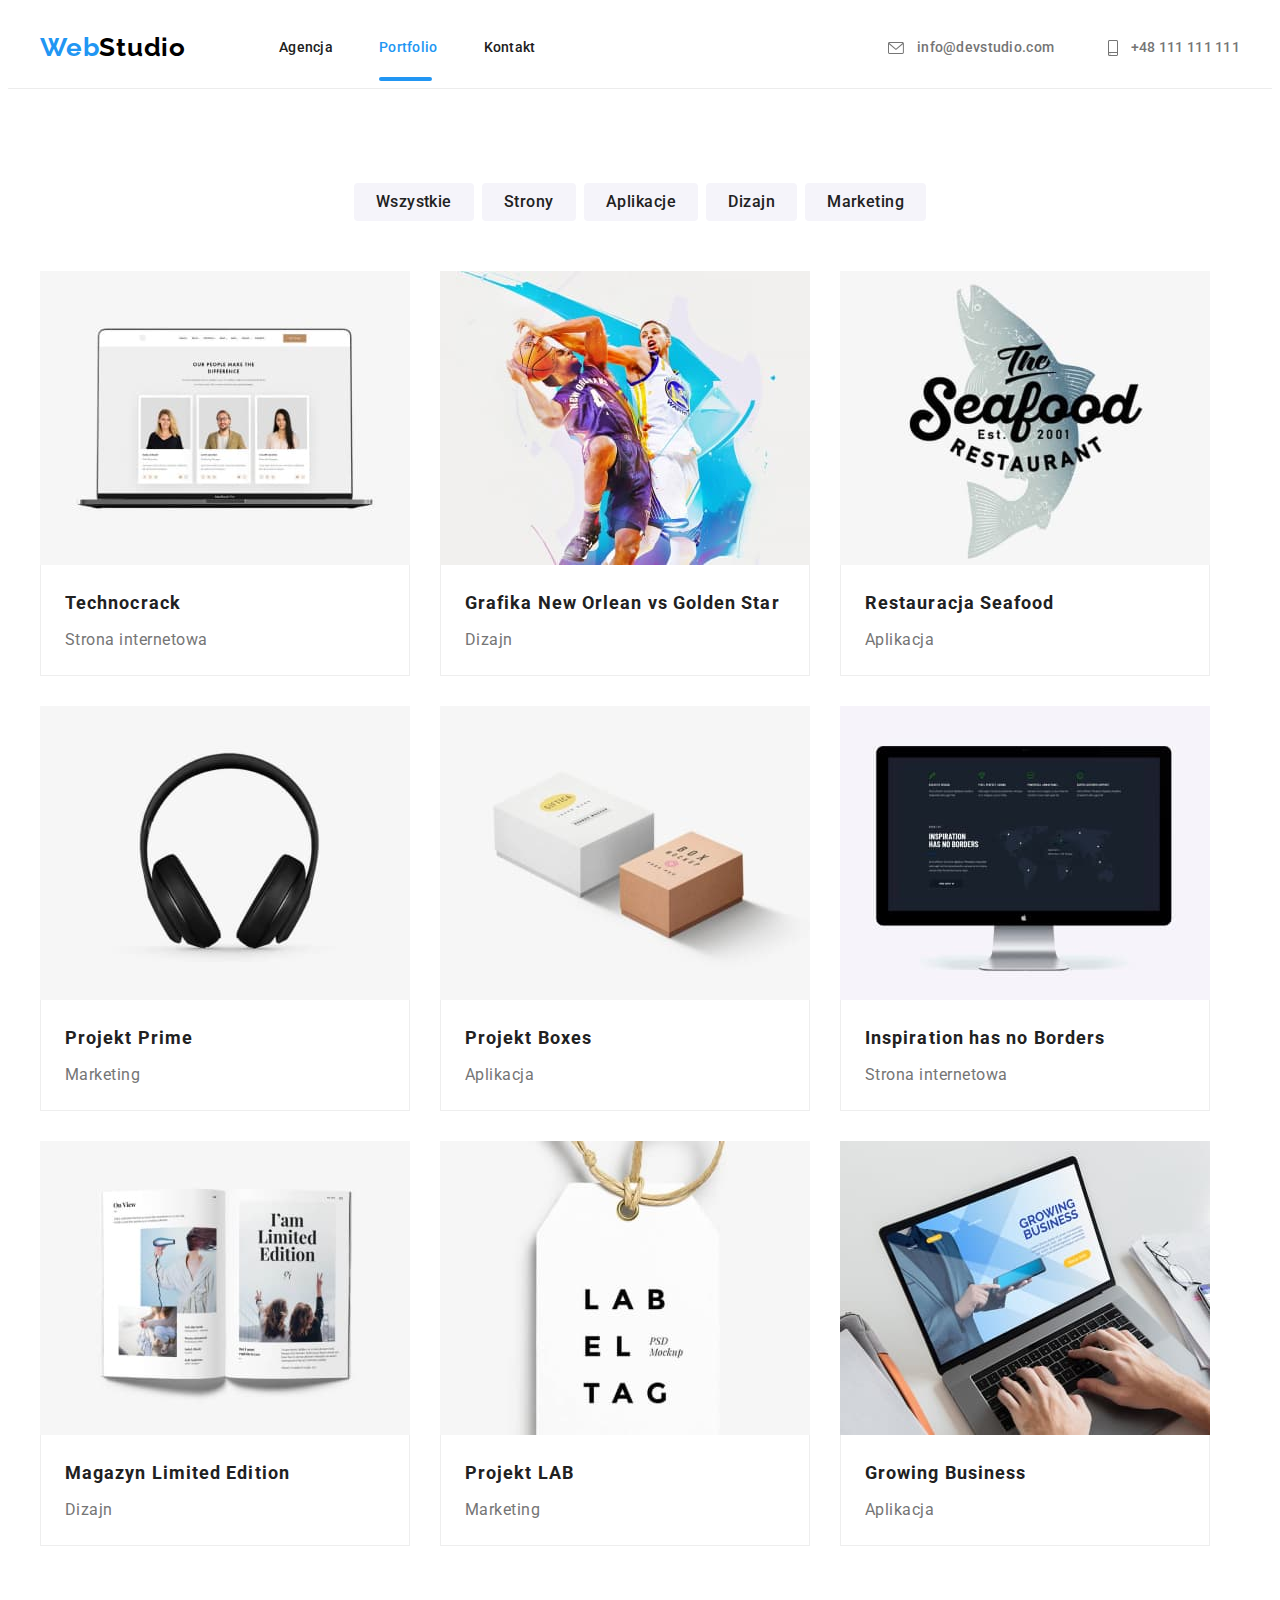
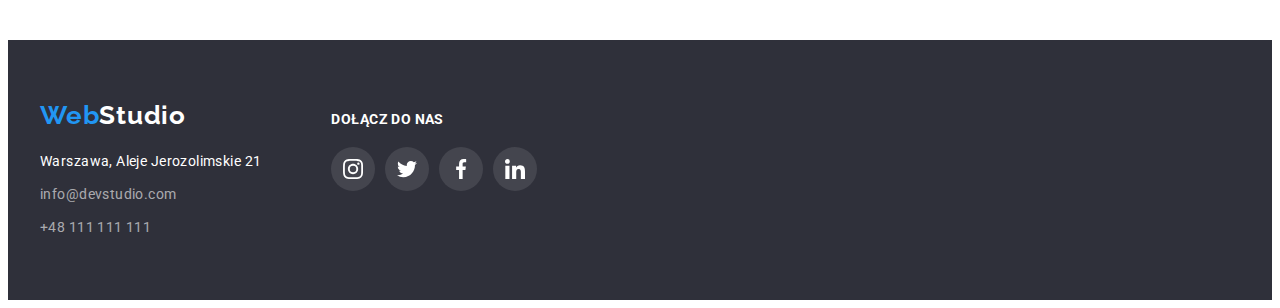
==== portfolio.html @ ac631a9a "HW6 init" ====
<!DOCTYPE html>
<html lang="pl">
  <head>
    <meta charset="UTF-8" />
    <meta http-equiv="X-UA-Compatible" content="IE=edge" />
    <meta name="viewport" content="width=device-width, initial-scale=1.0" />
    <title>goit-markup-hw-05</title>
    <!--start google fonts declaration-->
    <link rel="preconnect" href="https://fonts.googleapis.com" />
    <link rel="preconnect" href="https://fonts.gstatic.com" crossorigin />
    <link
      href="https://fonts.googleapis.com/css2?family=Raleway:wght@700&family=Roboto:wght@400;500;700;900&display=swap"
      rel="stylesheet"
    />
    <!--finish google fonts declaration-->
    <link
      rel="stylesheet"
      href="https://cdnjs.cloudflare.com/ajax/libs/modern-normalize/1.1.0/modern-normalize.min.css"
      integrity="sha512-wpPYUAdjBVSE4KJnH1VR1HeZfpl1ub8YT/NKx4PuQ5NmX2tKuGu6U/JRp5y+Y8XG2tV+wKQpNHVUX03MfMFn9Q=="
      crossorigin="anonymous"
      referrerpolicy="no-referrer"
    />
    <link rel="stylesheet" href="css/style.css" />
  </head>
  <body>
    <header>
      <div class="container header-container">
        <a class="logo" href="index.html"
          ><span class="logo-part1">Web</span
          ><span class="logo-part2">Studio</span></a
        >
        <nav>
          <ul class="list">
            <li class="list-item-nav">
              <a class="navi-link" href="./index.html">Agencja</a>
            </li>
            <li class="list-item-nav">
              <a class="navi-link current-link" href="./portfolio.html"
                >Portfolio</a
              >
            </li>
            <li class="list-item-nav">
              <a class="navi-link" href="#Kontakt">Kontakt</a>
            </li>
          </ul>
        </nav>
        <div class="header-contacts">
          <a class="header-contact-item" href="mailto:info@devstudio.com">
            <svg class="icon-nav" width="16px" height="12px">
              <use href="./images/icons.svg#icon-envelope"></use>
            </svg>
            info@devstudio.com</a
          >
          <a class="header-contact-item" href="tel:+48111111111">
            <svg class="icon-nav" width="10px" height="16px">
              <use href="./images/icons.svg#icon-smartphone"></use>
            </svg>
            +48 111 111 111</a
          >
        </div>
      </div>
    </header>
    <main>
      <section class="section">
        <div class="container product-tab">
          <h1 class="visually-hidden">Nasze usługi</h1>
          <ul class="list filter-button">
            <li><button type="button">Wszystkie</button></li>
            <li><button type="button">Strony</button></li>
            <li><button type="button">Aplikacje</button></li>
            <li><button type="button">Dizajn</button></li>
            <li><button type="button">Marketing</button></li>
          </ul>
          <ul class="list product-list">
            <li>
              <a class="portfolio-link" href="#portfolio-link">
                <div class="box-overlay">
                  <div class="overlay">
                    <p>
                      Technocrack jest popularną platformą wykorzystywaną do
                      rozpowszechniania koronawirusa. Firmy wykorzystują tę
                      platformę do celów szpiegowskich i ataków na
                      niezabezpieczone serwery konkurencji
                    </p>
                  </div>
                  <img
                    src="images/technocrack.jpg"
                    alt="team photos"
                    width="370"
                    height="294"
                  />
                </div>
                <div class="prod-name-type">
                  <h3 class="prod-name">Technocrack</h3>
                  <p class="prod-type">Strona internetowa</p>
                </div>
              </a>
            </li>
            <li>
              <a class="portfolio-link" href="#portfolio-link">
                <div class="box-overlay">
                  <div class="overlay">
                    <p>
                      Technocrack jest popularną platformą wykorzystywaną do
                      rozpowszechniania koronawirusa. Firmy wykorzystują tę
                      platformę do celów szpiegowskich i ataków na
                      niezabezpieczone serwery konkurencji
                    </p>
                  </div>
                  <img
                    src="images/graphics.jpg"
                    alt="basketball players"
                    width="370"
                    height="294"
                  />
                </div>
                <div class="prod-name-type">
                  <h3 class="prod-name">Grafika New Orlean vs Golden Star</h3>
                  <p class="prod-type">Dizajn</p>
                </div>
              </a>
            </li>
            <li>
              <a class="portfolio-link" href="#portfolio-link">
                <div class="box-overlay">
                  <div class="overlay">
                    <p>
                      Technocrack jest popularną platformą wykorzystywaną do
                      rozpowszechniania koronawirusa. Firmy wykorzystują tę
                      platformę do celów szpiegowskich i ataków na
                      niezabezpieczone serwery konkurencji
                    </p>
                  </div>
                  <img
                    src="images/seafood.jpg"
                    alt="restaurant logo"
                    width="370"
                    height="294"
                  />
                </div>
                <div class="prod-name-type">
                  <h3 class="prod-name">Restauracja Seafood</h3>
                  <p class="prod-type">Aplikacja</p>
                </div>
              </a>
            </li>
            <li>
              <a class="portfolio-link" href="#portfolio-link">
                <div class="box-overlay">
                  <div class="overlay">
                    <p>
                      Technocrack jest popularną platformą wykorzystywaną do
                      rozpowszechniania koronawirusa. Firmy wykorzystują tę
                      platformę do celów szpiegowskich i ataków na
                      niezabezpieczone serwery konkurencji
                    </p>
                  </div>
                  <img
                    src="images/headphones.jpg"
                    alt="headphones"
                    width="370"
                    height="294"
                  />
                </div>
                <div class="prod-name-type">
                  <h3 class="prod-name">Projekt Prime</h3>
                  <p class="prod-type">Marketing</p>
                </div>
              </a>
            </li>
            <li>
              <a class="portfolio-link" href="#portfolio-link">
                <div class="box-overlay">
                  <div class="overlay">
                    <p>
                      Technocrack jest popularną platformą wykorzystywaną do
                      rozpowszechniania koronawirusa. Firmy wykorzystują tę
                      platformę do celów szpiegowskich i ataków na
                      niezabezpieczone serwery konkurencji
                    </p>
                  </div>
                  <img
                    src="images/boxes.jpg"
                    alt="two boxes"
                    width="370"
                    height="294"
                  />
                </div>
                <div class="prod-name-type">
                  <h3 class="prod-name">Projekt Boxes</h3>
                  <p class="prod-type">Aplikacja</p>
                </div>
              </a>
            </li>
            <li>
              <a class="portfolio-link" href="#portfolio-link">
                <div class="box-overlay">
                  <div class="overlay">
                    <p>
                      Technocrack jest popularną platformą wykorzystywaną do
                      rozpowszechniania koronawirusa. Firmy wykorzystują tę
                      platformę do celów szpiegowskich i ataków na
                      niezabezpieczone serwery konkurencji
                    </p>
                  </div>
                  <img
                    src="images/monitor.jpg"
                    alt="monitor"
                    width="370"
                    height="294"
                  />
                </div>
                <div class="prod-name-type">
                  <h3 class="prod-name">Inspiration has no Borders</h3>
                  <p class="prod-type">Strona internetowa</p>
                </div>
              </a>
            </li>
            <li>
              <a class="portfolio-link" href="#portfolio-link">
                <div class="box-overlay">
                  <div class="overlay">
                    <p>
                      Technocrack jest popularną platformą wykorzystywaną do
                      rozpowszechniania koronawirusa. Firmy wykorzystują tę
                      platformę do celów szpiegowskich i ataków na
                      niezabezpieczone serwery konkurencji
                    </p>
                  </div>
                  <img
                    src="images/magazine.jpg"
                    alt="colour magazine"
                    width="370"
                    height="294"
                  />
                </div>
                <div class="prod-name-type">
                  <h3 class="prod-name">Magazyn Limited Edition</h3>
                  <p class="prod-type">Dizajn</p>
                </div>
              </a>
            </li>
            <li>
              <a class="portfolio-link" href="#portfolio-link">
                <div class="box-overlay">
                  <div class="overlay">
                    <p>
                      Technocrack jest popularną platformą wykorzystywaną do
                      rozpowszechniania koronawirusa. Firmy wykorzystują tę
                      platformę do celów szpiegowskich i ataków na
                      niezabezpieczone serwery konkurencji
                    </p>
                  </div>
                  <img
                    src="images/label.jpg"
                    alt="label tag"
                    width="370"
                    height="294"
                  />
                </div>
                <div class="prod-name-type">
                  <h3 class="prod-name">Projekt LAB</h3>
                  <p class="prod-type">Marketing</p>
                </div>
              </a>
            </li>
            <li>
              <a class="portfolio-link" href="#portfolio-link">
                <div class="box-overlay">
                  <div class="overlay">
                    <p>
                      Technocrack jest popularną platformą wykorzystywaną do
                      rozpowszechniania koronawirusa. Firmy wykorzystują tę
                      platformę do celów szpiegowskich i ataków na
                      niezabezpieczone serwery konkurencji
                    </p>
                  </div>
                  <img
                    src="images/laptop.jpg"
                    alt="laptop"
                    width="370"
                    height="294"
                  />
                </div>
                <div class="prod-name-type">
                  <h3 class="prod-name">Growing Business</h3>
                  <p class="prod-type">Aplikacja</p>
                </div>
              </a>
            </li>
          </ul>
        </div>
      </section>
    </main>
    <footer>
      <div class="container footer-box">
        <div>
          <a class="logo" href="index.html"
            ><span class="logo-part1">Web</span
            ><span class="logo-part2">Studio</span></a
          >
          <address>
            <ul class="list list-footer">
              <li>
                <a
                  class="footer-contact"
                  href="https://goo.gl/maps/LJF1vLMHz5jr4Uy99"
                  target="blank"
                  rel="noopener nofollow"
                >
                  Warszawa, Aleje Jerozolimskie 21</a
                >
              </li>
              <li>
                <a
                  class="footer-contact footer-mail"
                  href="mailto:info@devstudio.com"
                  >info@devstudio.com</a
                >
              </li>
              <li>
                <a class="footer-contact footer-phone" href="tel:+48111111111"
                  >+48 111 111 111</a
                >
              </li>
            </ul>
          </address>
        </div>
        <div class="social-links-container">
          <p class="join-us">DOŁĄCZ DO NAS</p>
          <ul class="social-links-footer">
            <li>
              <a class="social-links-footer-img" href="#instagram.com">
                <svg width="20px" height="20px">
                  <use href="./images/icons.svg#icon-instagram"></use>
                </svg>
              </a>
            </li>
            <li>
              <a class="social-links-footer-img" href="#twitter.com">
                <svg width="20px" height="20px">
                  <use href="./images/icons.svg#icon-twitter"></use>
                </svg>
              </a>
            </li>
            <li>
              <a class="social-links-footer-img" href="#facebook.com">
                <svg width="20px" height="20px">
                  <use href="./images/icons.svg#icon-facebook"></use>
                </svg>
              </a>
            </li>
            <li>
              <a class="social-links-footer-img" href="#linkedin.com">
                <svg width="20px" height="20px">
                  <use href="./images/icons.svg#icon-linkedin"></use>
                </svg>
              </a>
            </li>
          </ul>
        </div>
      </div>
    </footer>
  </body>
</html>
---- css/style.css ----
/*general declaration*/
:root {
  --base-text-color: #212121;
  --light-text-color: #757575;
  --my-blue: #2196f3;
  --dark-back: #2f303a;
  --light-back: #f5f4fa;
  --just-white: #ffffff;
  --just-black: #000000;
  --bg-image-color: rgba(47, 48, 58, 0.4);
  --transition-time: 250ms;
}
body {
  font-family: "Roboto", sans-serif;
  color: var(--base-text-color);
  background-color: var(--just-white);
  font-size: 14px;
  letter-spacing: 0.03em;
}
/*markup reset*/
h1,
h2,
h3,
h4,
h5,
h6,
p {
  margin: 0;
}
img {
  display: block;
  max-width: 100%;
  height: auto;
}
ul,
ol {
  list-style: none;
  padding-left: 0;
  margin: 0;
}
a {
  text-decoration: none;
}
address {
  font-style: normal;
  margin-top: 20px;
}
button {
  display: block;
  cursor: pointer;
  border: none;
  border-radius: 4px;
}
/*auxiliary classes-content restriction*/
.section {
  padding-top: 94px;
  padding-bottom: 94px;
}
.container {
  width: 1200px;
  margin: 0 auto;
  padding: 0 15px;
}
.list {
  display: flex;
}
.section-header {
  font-size: 36px;
  line-height: 1.17;
  letter-spacing: 0.03em;
  margin: 0px 0px 50px 0px;
  text-align: center;
}
/*navigation styles*/
.header-container {
  display: flex;
  align-items: center;
}
.logo {
  font-family: "Raleway";
  font-size: 26px;
  font-weight: 700;
  line-height: 1.174;
  letter-spacing: 0.03em;
  text-decoration: none;
}
.logo-part1 {
  color: var(--my-blue);
}
.logo-part2 {
  color: var(--just-black);
  margin-right: 0px;
}
nav {
  margin-left: 93px;
}
.list-item-nav:not(:first-child) {
  margin-left: 46px;
}
.navi-link {
  font-size: 14px;
  font-weight: 500;
  line-height: 1.17;
  text-decoration: none;
  color: var(--base-text-color);
  letter-spacing: 0.02em;
  transition: color var(--transition-time) cubic-bezier(0.4, 0, 0.2, 1);
}
.navi-link:hover,
.navi-link:focus {
  color: var(--my-blue);
}
.current-link {
  color: var(--my-blue);
}
.current-link::after {
  display: block;
  width: 53px;
  height: 4px;
  background-color: var(--my-blue);
  position: absolute;
  top: 77px;
  border-radius: 2px;
  content: "";
}
.header-contacts {
  margin-left: auto;
}
.header-contact-item:nth-child(2) {
  margin-left: 50px;
}
.header-contacts a {
  font-size: 14px;
  font-weight: 500;
  line-height: 1.17;
  text-decoration: none;
  color: var(--light-text-color);
  letter-spacing: 0.02em;
  transition: color var(--transition-time) cubic-bezier(0.4, 0, 0.2, 1);
}
.header-contacts a:hover,
.header-contacts a:focus,
.footer-contact:hover,
.footer-contact:focus {
  color: var(--my-blue);
}
header {
  border-bottom: solid 1px #ececec;
  padding: 24px 0px 25px 0px;
}
/*main header*/
.main-head-background {
  /* background-color: var(--dark-back); */
  background-image: linear-gradient(
      to left,
      var(--bg-image-color),
      var(--bg-image-color)
    ),
    url(../images/background-img.jpg);
  background-size: cover;
  /* or "background-size: 1600px 600px" and skip max-width and margins*/
  max-width: 1600px;
  height: 600px;
  margin-left: auto;
  margin-right: auto;
  background-repeat: no-repeat;
  background-position: center;
  padding: 200px 0;
  text-align: center;
}
.main-header {
  font-size: 44px;
  font-weight: 900;
  line-height: 1.36;
  letter-spacing: 0.06em;
  color: var(--just-white);
  text-align: center;
  margin: 0 auto;
  width: 696px;
}
.button-order {
  min-width: 200px;
  background-color: var(--my-blue);
  box-shadow: 0px 4px 4px rgba(0, 0, 0, 0.15);
  font-size: 16px;
  font-weight: 700;
  letter-spacing: 0.06em;
  color: var(--just-white);
  cursor: pointer;
  font-family: inherit;
  line-height: 1.88;
  margin-top: 30px;
  margin-right: auto;
  margin-left: auto;
  padding: 10px 42px;
}
/*advantages section */
.visually-hidden {
  position: absolute;
  width: 1px;
  height: 1px;
  margin: -1px;
  border: 0;
  padding: 0;
  white-space: nowrap;
  clip-path: inset(100%);
  clip: rect(0 0 0 0);
  overflow: hidden;
}
.list-advantage {
  display: flex;
  gap: 30px;
  justify-content: center;
  margin-left: auto;
  margin-right: auto;
}
.advantage {
  font-size: 14px;
  line-height: 1.14;
  margin-top: 0px;
  margin-bottom: 10px;
}
.adv-delail {
  font-size: 14px;
  line-height: 1.71;
  color: var(--light-text-color);
  margin-top: 0px;
  margin-bottom: 0px;
}
/*profile section */
.profile {
  padding-top: 0px;
}
.list-profile {
  display: flex;
  gap: 30px;
  justify-content: center;
  padding: 0px;
}
.list-profile li {
  position: relative;
}
.list-profile p {
  display: flex;
  position: absolute;
  bottom: 0;
  width: 100%;
  height: 70px;
  justify-content: center;
  align-items: center;
  background-color: rgba(47, 48, 58, 0.8);
  color: var(--just-white);
  font-weight: 700;
  /* font-style: normal;
  font-size: 14px;
  line-height: 1.14;
  letter-spacing: 0.03em; */
}
/*team section */
.team-section-background {
  background-color: var(--light-back);
}
.team {
  background-color: #f5f4fa;
}
.list-team {
  display: flex;
  gap: 30px;
  justify-content: center;
  padding: 0px;
}
.list-team > li {
  background-color: #ffffff;
  box-shadow: 0px 1px 3px rgba(0, 0, 0, 0.12), 0px 1px 1px rgba(0, 0, 0, 0.14),
    0px 2px 1px rgba(0, 0, 0, 0.2);
  border-radius: 0px 0px 4px 4px;
}
.list-team img {
  display: block;
}
.list-team div {
  text-align: center;
  padding: 30px 0 30px 0;
}
.employee-name {
  font-size: 16px;
  font-weight: 500;
  line-height: 1.19;
  letter-spacing: 0.03em;
  margin: 0px 0px 0px 0px;
}
.employee-position {
  font-size: 16px;
  line-height: 1.19;
  letter-spacing: 0.03em;
  color: var(--light-text-color);
  margin-bottom: 0px;
  margin-top: 10px;
}
/*product tab section*/
.product-tab {
  flex-direction: column;
  justify-content: center;
}
.filter-button {
  display: flex;
  justify-content: center;
  margin-bottom: 50px;
  gap: 8px;
}
.filter-button button {
  font-size: 16px;
  font-weight: 500;
  color: var(--base-text-color);
  background-color: #f5f4fa;
  border-color: #f5f4fa;
  border-radius: 4px;
  cursor: pointer;
  font-family: inherit;
  letter-spacing: 0.03em;
  line-height: 1.63;
  padding: 6px 22px;
  transition: background-color var(--transition-time)
      cubic-bezier(0.4, 0, 0.2, 1),
    color var(--transition-time) cubic-bezier(0.4, 0, 0.2, 1),
    box-shadow var(--transition-time) cubic-bezier(0.4, 0, 0.2, 1);
}
.filter-button button:hover,
.filter-button button:focus {
  background-color: var(--my-blue);
  color: var(--just-white);
  box-shadow: 0px 3px 1px rgba(0, 0, 0, 0.1), 0px 1px 2px rgba(0, 0, 0, 0.08),
    0px 2px 2px rgba(0, 0, 0, 0.12);
  border-radius: 4px;
}
.prod-name {
  font-size: 18px;
  font-weight: 700;
  line-height: 2;
  letter-spacing: 0.06em;
  margin-top: 0px;
  margin-bottom: 4px;
  color: var(--base-text-color);
}
.prod-type {
  font-size: 16px;
  letter-spacing: 0.03em;
  line-height: 1.88;
  color: var(--light-text-color);
  margin-top: 0px;
  margin-bottom: 0px;
}
.product-list {
  display: flex;
  flex-wrap: wrap;
  gap: 30px;
}
.product-list img {
  display: block;
}
/* .product-list div */
.prod-name-type {
  padding: 20px 24px;
  border-left: solid 1px #eeeeee;
  border-right: solid 1px #eeeeee;
  border-bottom: solid 1px #eeeeee;
}
.box-overlay {
  padding: 0;
  margin: 0;
  position: relative;
  overflow: hidden;
  border: none;
}
.portfolio-link {
  display: block;
  transition: box-shadow var(--transition-time) cubic-bezier(0.4, 0, 0.2, 1);
}
.portfolio-link:hover,
.portfolio-link:focus {
  box-shadow: 0px 1px 1px rgba(0, 0, 0, 0.12), 0px 4px 4px rgba(0, 0, 0, 0.06),
    1px 4px 6px rgba(0, 0, 0, 0.16);
}
.portfolio-link:hover .overlay,
.portfolio-link:focus .overlay {
  transform: translateY(0);
}
/*footer section*/
footer {
  background-color: var(--dark-back);
  padding: 60px 0;
  /* display: flex; */
}
footer .logo {
  padding: 0px 0px 0px 0px;
  margin-bottom: 20px;
}
footer .logo-part2 {
  color: var(--just-white);
}
.list-footer {
  /* display: flex; */
  flex-direction: column;
  align-items: flex-start;
}
.list-footer li:not(:last-child) {
  margin-bottom: 9px;
}
.footer-contact {
  font-size: 14px;
  font-weight: 400;
  line-height: 1.71;
  font-style: normal;
  text-decoration: none;
  color: var(--just-white);
  transition: color var(--transition-time) cubic-bezier(0.4, 0, 0.2, 1);
}
.footer-mail,
.footer-phone {
  color: rgba(255, 255, 255, 0.6);
}
/* SVG */
.icon-nav {
  fill: currentColor;
  margin-right: 10px;
  vertical-align: middle;
}
.header-contact-item {
  fill: currentColor;
}
.img-advantage {
  display: flex;
  width: 270px;
  height: 120px;
  background: #f5f4fa;
  border-radius: 4px;
  justify-content: center;
  align-items: center;
  margin-bottom: 30px;
}
.social-links {
  display: flex;
  align-items: center;
  justify-content: center;
  margin-top: 16px;
  gap: 10px;
}
/* .social-links li:not(:last-child) {
  margin-right: 10px;
} */
.social-links-img {
  display: flex;
  align-items: center;
  justify-content: center;
  fill: currentColor;
  color: #afb1b8;
  width: 44px;
  height: 44px;
  border-radius: 50%;
  transition: background-color var(--transition-time)
      cubic-bezier(0.4, 0, 0.2, 1),
    color var(--transition-time) cubic-bezier(0.4, 0, 0.2, 1);
}
.social-links-img:hover,
.social-links-img:focus {
  background-color: var(--my-blue);
  color: var(--just-white);
}
.our-clients {
  display: flex;
  align-items: center;
  justify-content: center;
}
.client-img {
  display: flex;
  align-items: center;
  justify-content: center;
  fill: currentColor;
  color: #afb1b8;
  width: 170px;
  height: 92px;
  border: 1px solid #afb1b8;
  border-radius: 4px;
  transition: color var(--transition-time) cubic-bezier(0.4, 0, 0.2, 1),
    border-color var(--transition-time) cubic-bezier(0.4, 0, 0.2, 1);
  /* outline: transparent; */
  /* outline-color: var(--my-blue); */
}
.client-img:hover,
.client-img:focus {
  border-color: var(--my-blue);
  color: #2196f3;
}
.our-clients li:not(:last-child) {
  margin-right: 30px;
}
.social-links-footer {
  display: flex;
  align-items: center;
  justify-content: center;
  border: none;
  box-shadow: none;
  gap: 10px;
}
/* .social-links-footer li:not(:last-child) {
  margin-right: 10px;
} */
.social-links-footer-img {
  display: flex;
  align-items: center;
  justify-content: center;
  fill: currentColor;
  background-color: rgba(255, 255, 255, 0.1);
  color: var(--just-white);
  width: 44px;
  height: 44px;
  border-radius: 50%;
  transition: background-color var(--transition-time)
    cubic-bezier(0.4, 0, 0.2, 1);
}
.social-links-footer-img:hover,
.social-links-footer-img:focus {
  background-color: var(--my-blue);
  color: var(--just-white);
  border-radius: 50%;
}
.join-us {
  color: var(--just-white);
  align-items: center;
  justify-content: center;
  margin-bottom: 20px;
  font-weight: 700;
  line-height: 1.17;
}
.social-links-container {
  display: flex;
  flex-direction: column;
  align-items: flex-start;
  margin-left: 70px;
}
.footer-box {
  display: flex;
  align-items: baseline;
}
.overlay {
  position: absolute;
  top: 0;
  left: 0;
  width: 100%;
  height: 100%;
  background: rgba(33, 150, 243, 0.9);
  color: var(--just-white);
  transform: translateY(100%);
  transition: transform 250ms ease;
  font-size: 18px;
  line-height: 1.56;
}
.product-list .overlay {
  padding: 49px 45px 49px 24px;
}
/* Modal window */
.backdrop {
  position: fixed;
  left: 0;
  top: 0;
  width: 100%;
  height: 100%;
  background-color: rgba(0, 0, 0, 0.2);
  /*  */
  transform: scale(1);
  opacity: 1;
  transition: transform 0.5s cubic-bezier(0.4, 0, 0.2, 1),
    opacity 0.5s cubic-bezier(0.4, 0, 0.2, 1);
}
.modal {
  position: absolute;
  top: 50%;
  left: 50%;
  transform: translate(-50%, -50%);
  width: 528px;
  min-height: 581px;
  background-color: var(--just-white);
}
.close-btn {
  position: absolute;
  top: 8px;
  right: 8px;
  width: 30px;
  height: 30px;
  background-color: var(--just-white);
  border: 1px solid rgba(0, 0, 0, 0.1);
  border-radius: 50%;
  cursor: pointer;
}
.is-hidden {
  /* visibility: hidden; */
  visibility: 0;
  opacity: 0;
  pointer-events: none;
  transform: scale(0);
}
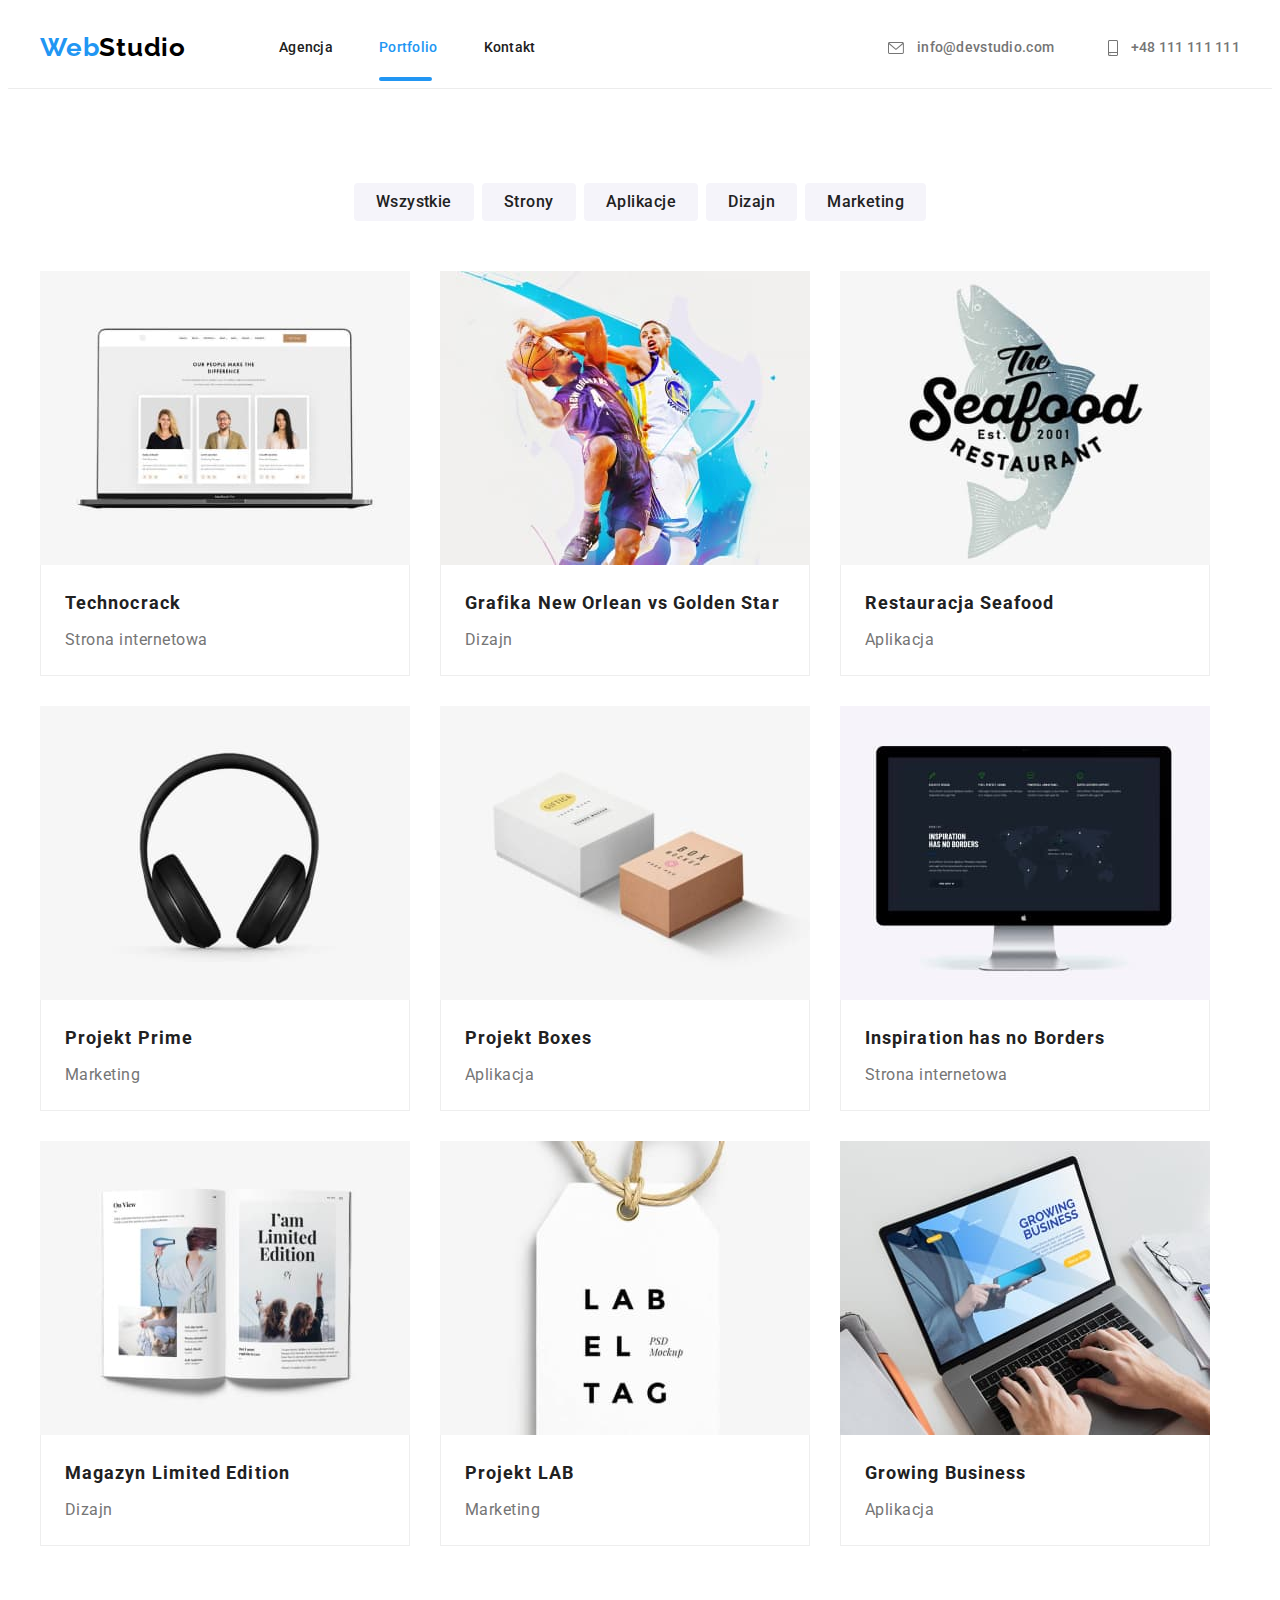
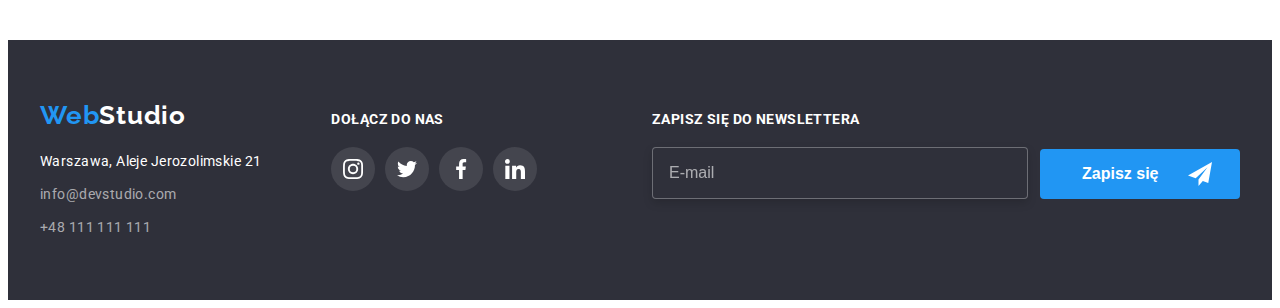
==== commit 2949afb0: "HW6 last corrections" ====
--- a/portfolio.html
+++ b/portfolio.html
@@ -4,7 +4,7 @@
     <meta charset="UTF-8" />
     <meta http-equiv="X-UA-Compatible" content="IE=edge" />
     <meta name="viewport" content="width=device-width, initial-scale=1.0" />
-    <title>goit-markup-hw-05</title>
+    <title>goit-markup-hw-06</title>
     <!--start google fonts declaration-->
     <link rel="preconnect" href="https://fonts.googleapis.com" />
     <link rel="preconnect" href="https://fonts.gstatic.com" crossorigin />
@@ -359,6 +359,30 @@
             </li>
           </ul>
         </div>
+        <!-- <div class="newsletter-form"> -->
+        <form class="newsletter-form">
+          <div role="group" aria-labelledby="newsletter-form-head">
+            <div class="newsletter-field">
+              <label class="newsletter-label" for="email-id"
+                >ZAPISZ SIĘ DO NEWSLETTERA
+              </label>
+              <input
+                class="newsletter-input"
+                id="email-id"
+                name="email"
+                type="email"
+                placeholder="E-mail"
+              />
+            </div>
+          </div>
+          <button type="submit">
+            Zapisz się
+            <svg class="icon-send" width="24px" height="24px">
+              <use href="./images/icons.svg#icon-send"></use>
+            </svg>
+          </button>
+        </form>
+        <!-- </div> -->
       </div>
     </footer>
   </body>
--- a/css/style.css
+++ b/css/style.css
@@ -533,9 +533,6 @@
   line-height: 1.17;
 }
 .social-links-container {
-  display: flex;
-  flex-direction: column;
-  align-items: flex-start;
   margin-left: 70px;
 }
 .footer-box {
@@ -580,6 +577,7 @@
   width: 528px;
   min-height: 581px;
   background-color: var(--just-white);
+  padding: 40px;
 }
 .close-btn {
   position: absolute;
@@ -591,6 +589,12 @@
   border: 1px solid rgba(0, 0, 0, 0.1);
   border-radius: 50%;
   cursor: pointer;
+  padding: 0px;
+}
+.icon-close-black-18dp {
+  position: absolute;
+  left: 5px;
+  top: 5px;
 }
 .is-hidden {
   /* visibility: hidden; */
@@ -599,3 +603,202 @@
   pointer-events: none;
   transform: scale(0);
 }
+.newsletter-field {
+  display: flex;
+  flex-direction: column;
+}
+/* forms */
+.newsletter-form {
+  margin-left: auto;
+  display: flex;
+  flex-direction: row;
+}
+.newsletter-form button {
+  align-self: flex-end;
+  width: 200px;
+  height: 50px;
+  margin-left: 12px;
+  background-color: var(--my-blue);
+  color: var(--just-white);
+  font-weight: 700;
+  font-size: 16px;
+  line-height: 1.875;
+  position: relative;
+  text-align: left;
+  padding: 0 0 0 42px;
+}
+.icon-send {
+  position: absolute;
+  top: 13px;
+  right: 28px;
+}
+.newsletter-label {
+  color: var(--just-white);
+  margin-bottom: 20px;
+  font-weight: 700;
+  line-height: 1.17;
+}
+.newsletter-input::placeholder {
+  color: rgba(255, 255, 255, 0.6);
+  font-size: 16px;
+  line-height: 1.25;
+}
+.newsletter-field input {
+  width: 358px;
+  height: 50px;
+  padding: 0px;
+  border: 1px solid rgba(255, 255, 255, 0.3);
+  filter: drop-shadow(0px 4px 4px rgba(0, 0, 0, 0.15));
+  border-radius: 4px;
+  background-color: var(--dark-back);
+  color: rgba(255, 255, 255, 0.6);
+  font-size: 16px;
+  line-height: 1.25;
+  padding-left: 16px;
+}
+.order-form input:hover,
+.order-form input:focus {
+  outline: none;
+  border-color: var(--my-blue);
+}
+.order-form textarea {
+  width: 100%;
+  height: 120px;
+  resize: none;
+  border: 1px solid rgba(33, 33, 33, 0.2);
+  border-radius: 4px;
+  transition: border-color var(--transition-time) cubic-bezier(0.4, 0, 0.2, 1);
+}
+.order-form p {
+  font-weight: 700;
+  font-size: 20px;
+  line-height: 1.15;
+  text-align: center;
+  margin-bottom: 12px;
+}
+.form-field-div {
+  margin-bottom: 10px;
+}
+.form-comment-div {
+  margin-bottom: 20px;
+}
+.order-form label {
+  font-size: 12px;
+  line-height: 1.167;
+  letter-spacing: 0.01em;
+  color: var(--light-text-color);
+}
+.order-form textarea::placeholder {
+  font-size: 12px;
+  line-height: 1.167;
+  letter-spacing: 0.01em;
+  color: rgba(117, 117, 117, 0.5);
+}
+.order-form a {
+  text-decoration: underline;
+}
+.order-form button {
+  width: 200px;
+  height: 50px;
+  left: 700px;
+  top: 712px;
+  background: var(--my-blue);
+  box-shadow: 0px 4px 4px rgba(0, 0, 0, 0.15);
+  border-radius: 4px;
+  font-weight: 700;
+  font-size: 16px;
+  line-height: 1.875;
+  letter-spacing: 0.06em;
+  color: var(--just-white);
+  margin: 0 auto;
+  margin-top: 30px;
+}
+/* imput form elements */
+.username-field,
+.userphone-field,
+.usermail-field {
+  position: relative;
+  margin-top: 4px;
+}
+.textarea-field {
+  margin-top: 4px;
+  padding: 12px 16px;
+}
+.order-form input[type="text"],
+.order-form input[type="tel"],
+.order-form input[type="email"] {
+  width: 100%;
+  height: 40px;
+  border: 1px solid rgba(33, 33, 33, 0.2);
+  border-radius: 4px;
+  padding-left: 42px;
+  transition: border-color var(--transition-time) cubic-bezier(0.4, 0, 0.2, 1);
+}
+.person-black-18dp,
+.email-black-18dp,
+.phone-black-18dp {
+  position: absolute;
+  top: 50%;
+  transform: translateY(-50%);
+  left: 12px;
+  transition: color var(--transition-time) cubic-bezier(0.4, 0, 0.2, 1);
+}
+.username-field:hover,
+.username-field:focus-within,
+.userphone-field:hover,
+.userphone-field:focus-within,
+.usermail-field:hover,
+.usermail-field:focus-within {
+  color: var(--my-blue);
+  fill: currentColor;
+}
+.order-form input:hover,
+.order-form input:focus,
+.order-form textarea:hover,
+.order-form textarea:focus {
+  outline: none;
+  border-color: var(--my-blue);
+}
+/* checkbox */
+.checkbox-div {
+  position: relative;
+  display: flex;
+  justify-content: flex-end;
+  align-items: center;
+  margin-left: 14px;
+}
+.order-form label.custom-checkbox {
+  font-size: 14px;
+  line-height: 1.71;
+  letter-spacing: 0.03em;
+  color: var(--light-text-color);
+  margin-right: 14px;
+}
+.custom-checkbox a {
+  color: var(--my-blue);
+}
+.custom-checkbox input[type="checkbox"] {
+  background: #fff;
+  margin: 0;
+  display: none;
+}
+.icon-statement-Vector {
+  position: absolute;
+  top: 50%;
+  left: 0%;
+  transform: translateY(-50%);
+  z-index: 0;
+}
+.icon-icon-check {
+  position: absolute;
+  opacity: 0;
+  top: 50%;
+  left: 0%;
+  transform: translateY(-50%);
+  z-index: 0;
+  transition: opacity var(--transition-time) cubic-bezier(0.4, 0, 0.2, 1);
+}
+.custom-checkbox input[type="checkbox"]:checked + svg {
+  opacity: 1;
+  z-index: 1;
+}
